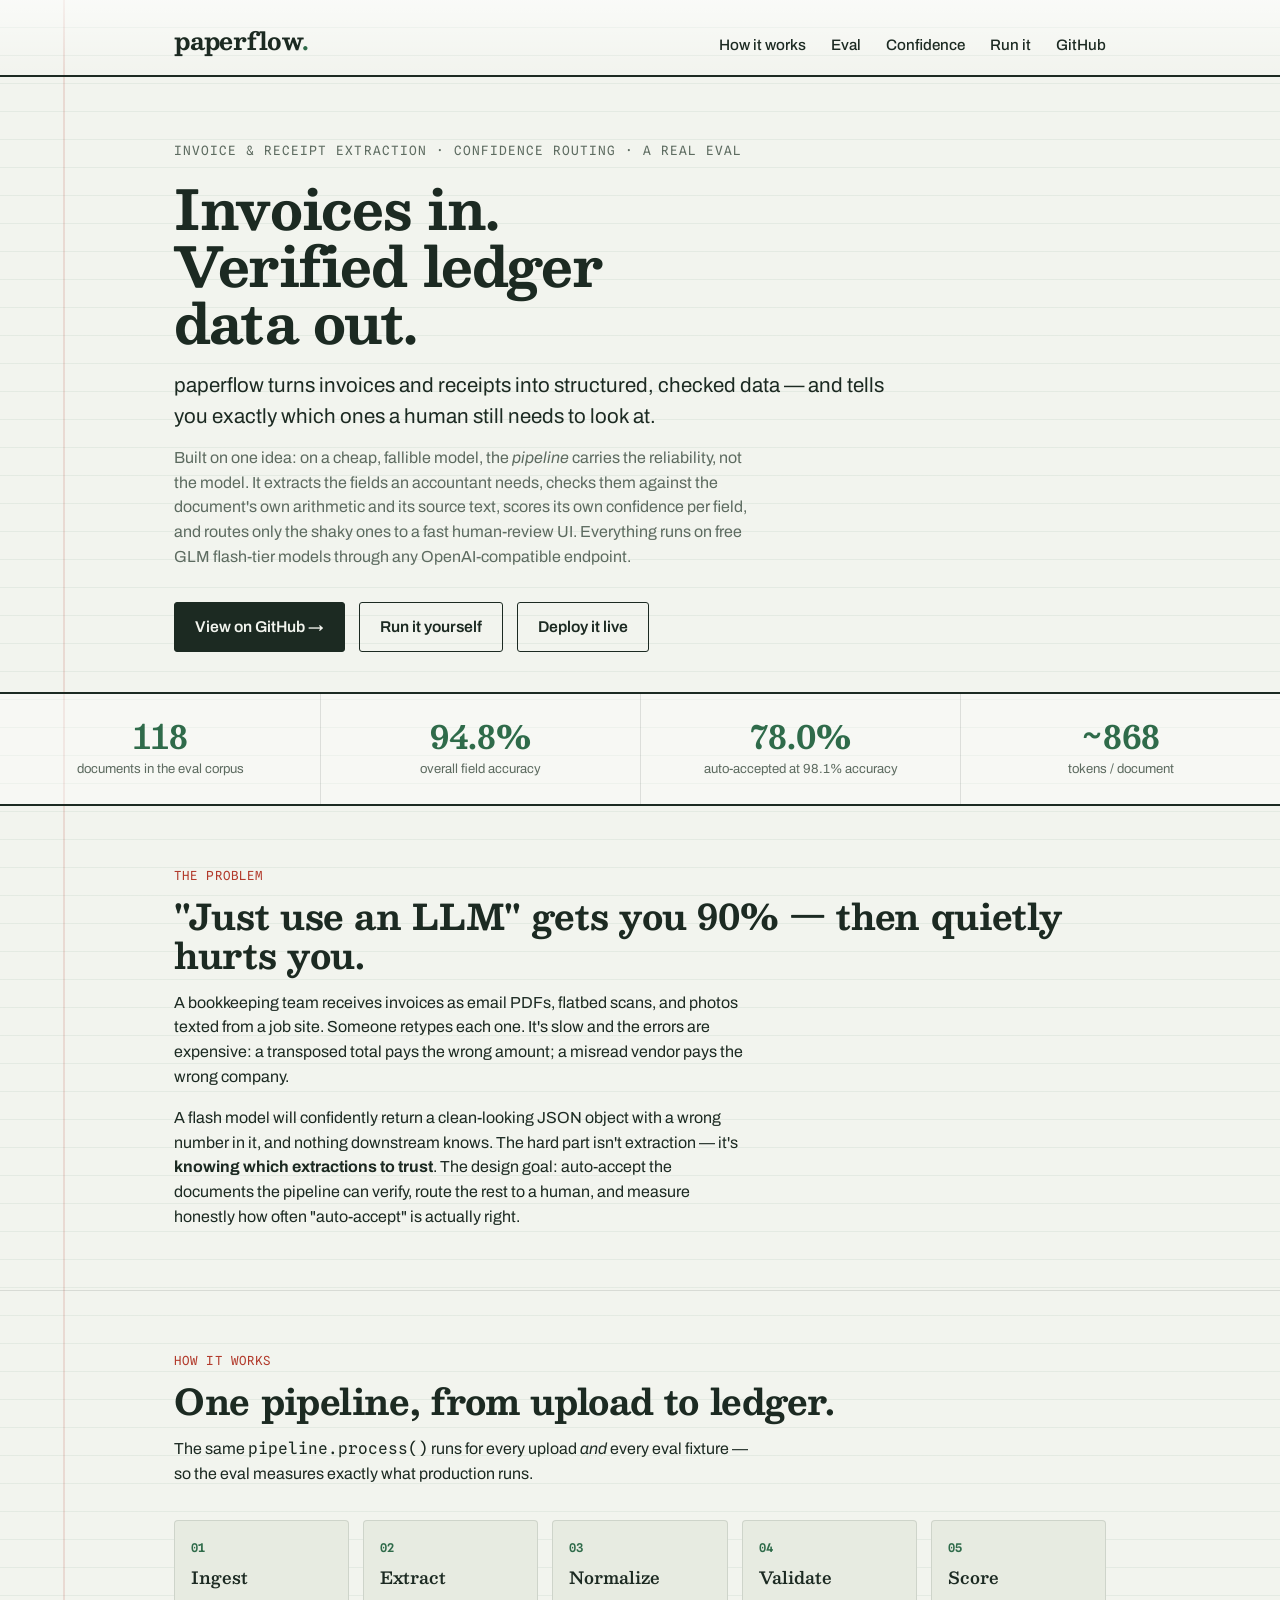
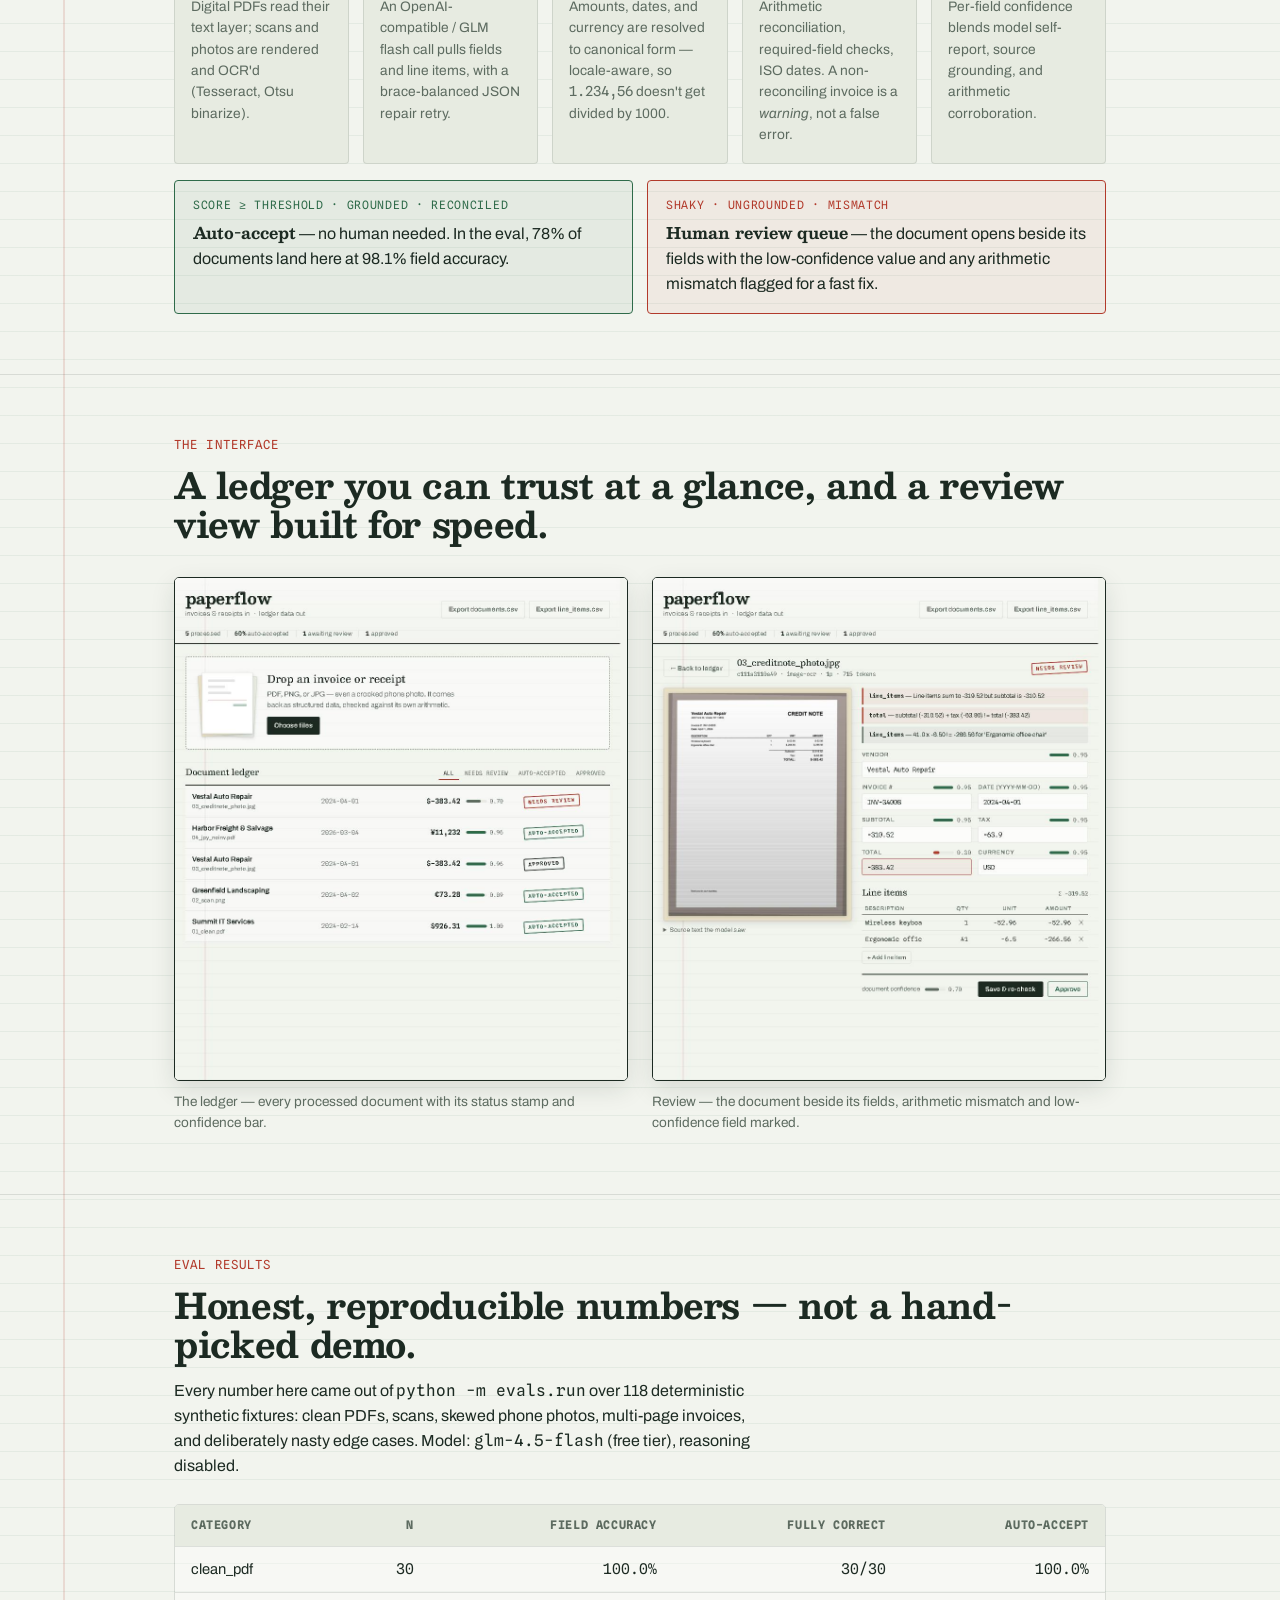
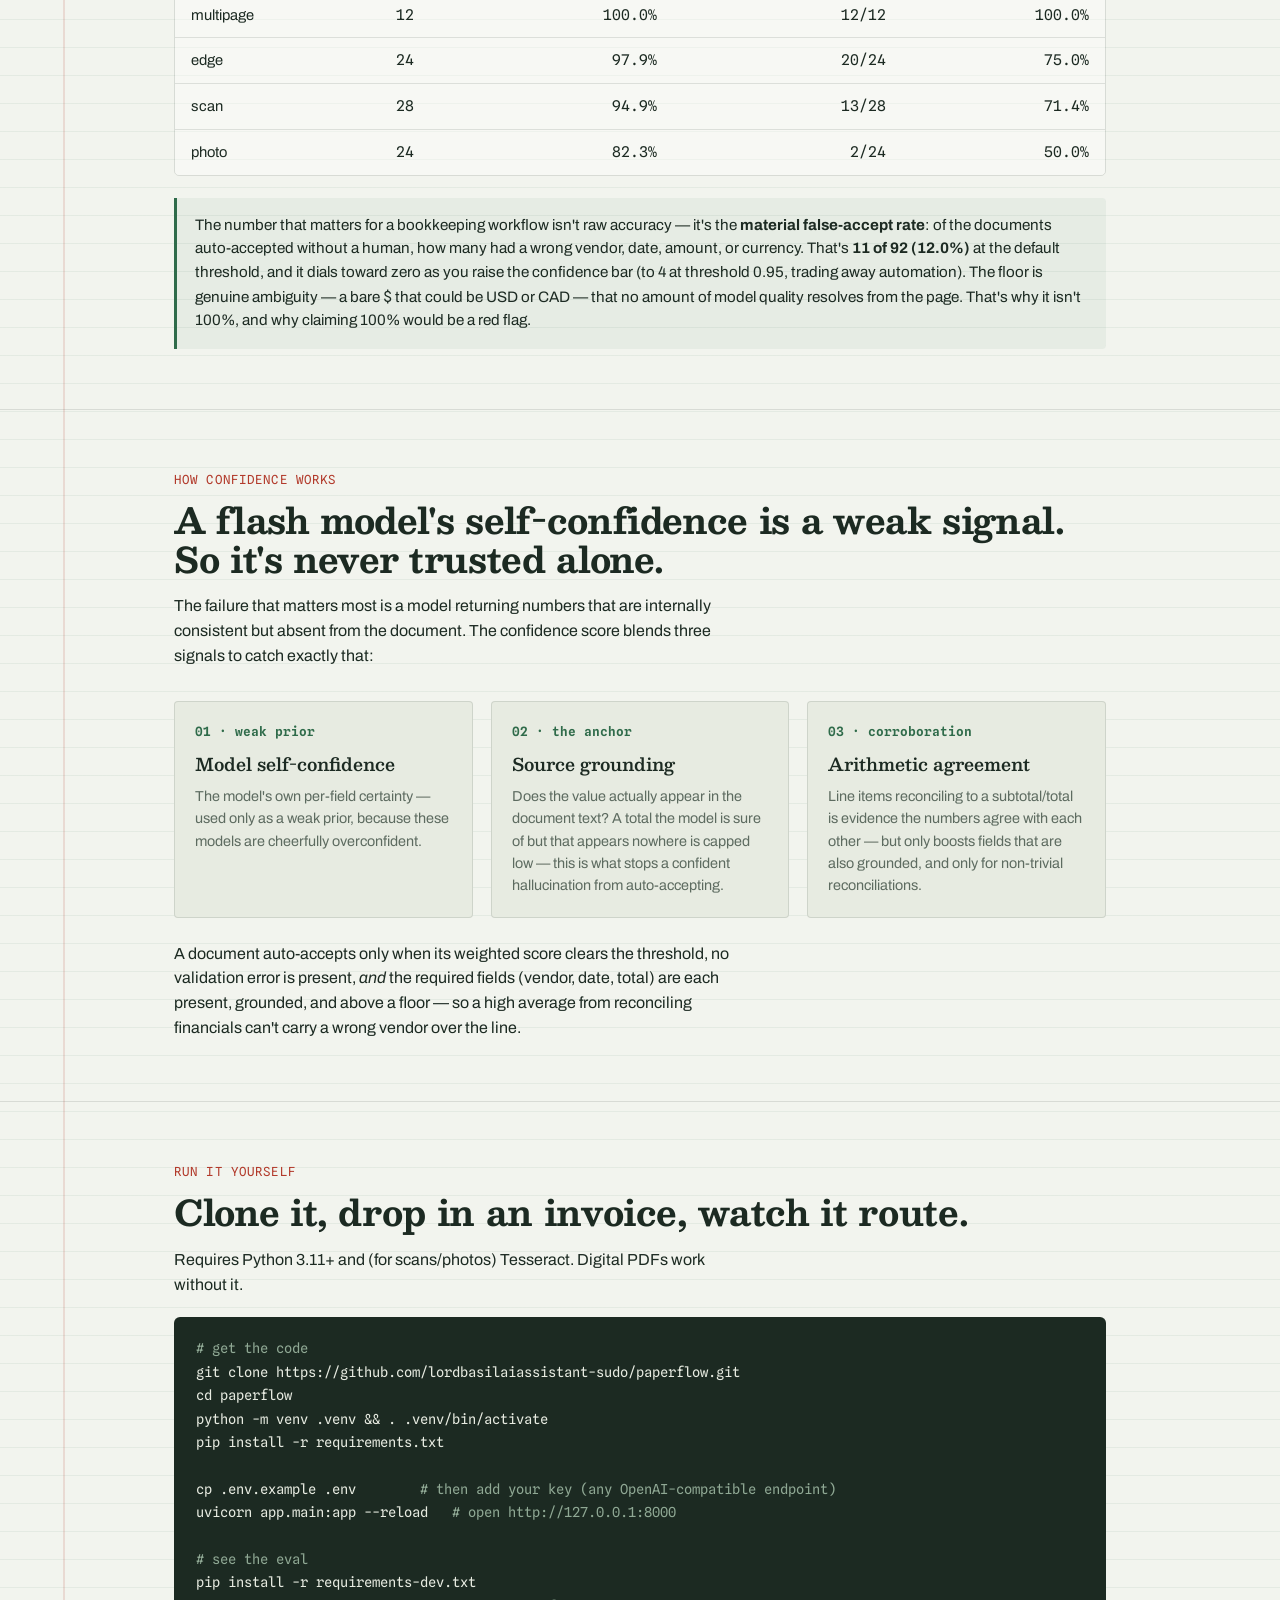
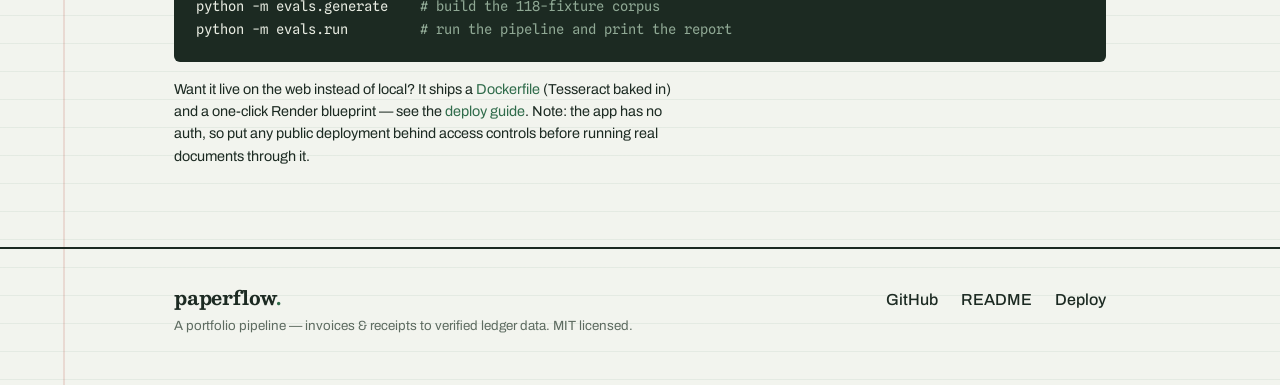
==== site/index.html @ b57617b7 "Add GitHub Pages product page + auto-deploy workflow A static landing/product page for the repo, ser" ====
<!doctype html>
<html lang="en">
<head>
<meta charset="utf-8">
<meta name="viewport" content="width=device-width, initial-scale=1">
<title>paperflow — invoices in, verified ledger data out</title>
<meta name="description" content="A document-extraction pipeline that turns invoices and receipts into structured, verified ledger data — and knows which ones a human still needs to check. Runs on free GLM flash-tier models, ships with a real eval harness.">
<meta property="og:title" content="paperflow — invoices in, verified ledger data out">
<meta property="og:description" content="Extracts the fields an accountant needs, checks them against the document's own arithmetic, scores confidence per field, and routes only the shaky ones to a human. 118-doc eval, honest numbers.">
<meta property="og:type" content="website">
<link rel="preconnect" href="https://fonts.googleapis.com">
<link rel="preconnect" href="https://fonts.gstatic.com" crossorigin>
<link href="https://fonts.googleapis.com/css2?family=Besley:ital,wght@0,500;0,700;1,500&family=Archivo:wght@400;500;600;700&family=Spline+Sans+Mono:wght@400;500;600&display=swap" rel="stylesheet">
<link rel="icon" href="data:image/svg+xml,<svg xmlns='http://www.w3.org/2000/svg' viewBox='0 0 100 100'><text y='.9em' font-size='90'>&#129534;</text></svg>">
<style>
  :root{
    --paper:#F2F4EE; --paper-deep:#E7EBE1; --ink:#1C2A22; --graphite:#5D6B60;
    --red:#B23A2B; --green:#2F6B4A; --manila:#E8DFC7; --rule:rgba(28,42,34,.12);
    --font-display:"Besley","Georgia",serif;
    --font-body:"Archivo","Segoe UI",sans-serif;
    --font-mono:"Spline Sans Mono","Consolas",monospace;
  }
  *{box-sizing:border-box;margin:0}
  html{scroll-behavior:smooth}
  body{
    font-family:var(--font-body); color:var(--ink); background-color:var(--paper);
    background-image:
      linear-gradient(90deg,transparent 63px,rgba(178,58,43,.14) 63px,rgba(178,58,43,.14) 65px,transparent 65px),
      repeating-linear-gradient(180deg,transparent 0 27px,rgba(47,107,74,.07) 27px,rgba(47,107,74,.07) 28px);
    font-size:16px; line-height:1.55; -webkit-font-smoothing:antialiased;
  }
  .mono{font-family:var(--font-mono)}
  a{color:var(--green); text-decoration:none}
  a:hover{text-decoration:underline}
  .wrap{max-width:980px; margin:0 auto; padding:0 24px}

  /* ---- masthead ---- */
  header.masthead{border-bottom:2px solid var(--ink); background:linear-gradient(180deg,rgba(255,255,255,.6),rgba(255,255,255,0))}
  .masthead-inner{max-width:980px; margin:0 auto; padding:22px 24px 16px; display:flex; align-items:baseline; justify-content:space-between; gap:16px; flex-wrap:wrap}
  .brand{font-family:var(--font-display); font-weight:700; font-size:1.5rem; letter-spacing:-.01em}
  .brand .dot{color:var(--green)}
  nav.top a{color:var(--ink); font-weight:500; margin-left:22px; font-size:.95rem}
  nav.top a:hover{color:var(--green)}
  @media(max-width:620px){nav.top{display:none}}

  /* ---- hero ---- */
  .hero{padding:64px 0 40px}
  .kicker{font-family:var(--font-mono); font-size:.8rem; letter-spacing:.08em; text-transform:uppercase; color:var(--graphite); margin-bottom:18px}
  .hero h1{font-family:var(--font-display); font-weight:700; font-size:clamp(2.1rem,5.2vw,3.4rem); line-height:1.05; letter-spacing:-.015em; max-width:16ch}
  .hero p.lead{font-size:clamp(1.05rem,2.2vw,1.28rem); color:var(--ink); max-width:60ch; margin-top:20px; line-height:1.5}
  .hero .sub{color:var(--graphite); max-width:64ch; margin-top:14px}
  .cta{display:flex; gap:14px; flex-wrap:wrap; margin-top:32px}
  .btn{display:inline-flex; align-items:center; gap:8px; font-weight:600; font-size:.98rem; padding:12px 20px; border-radius:3px; border:1.5px solid var(--ink); transition:transform .05s ease}
  .btn:hover{text-decoration:none; transform:translateY(-1px)}
  .btn-ink{background:var(--ink); color:var(--paper)}
  .btn-ink:hover{color:var(--paper)}
  .btn-quiet{background:transparent; color:var(--ink)}
  .btn-quiet:hover{color:var(--ink); background:rgba(28,42,34,.05)}

  /* ---- stat band ---- */
  .stats{border-top:2px solid var(--ink); border-bottom:2px solid var(--ink); background:rgba(255,255,255,.35)}
  .stats-grid{display:grid; grid-template-columns:repeat(4,1fr); gap:0}
  .stat{padding:26px 20px; text-align:center; border-left:1px solid var(--rule)}
  .stat:first-child{border-left:0}
  .stat .n{font-family:var(--font-display); font-weight:700; font-size:2rem; line-height:1; color:var(--green)}
  .stat .l{font-size:.82rem; color:var(--graphite); margin-top:8px; line-height:1.35}
  @media(max-width:720px){.stats-grid{grid-template-columns:repeat(2,1fr)} .stat:nth-child(3){border-left:0}}

  /* ---- sections ---- */
  section.block{padding:60px 0}
  .eyebrow{font-family:var(--font-mono); font-size:.78rem; letter-spacing:.09em; text-transform:uppercase; color:var(--red); margin-bottom:12px}
  h2.title{font-family:var(--font-display); font-weight:700; font-size:clamp(1.6rem,3.4vw,2.2rem); letter-spacing:-.01em; line-height:1.1}
  .block > .wrap > p{max-width:64ch; margin-top:16px; color:var(--ink)}
  .muted{color:var(--graphite)}
  .divider{border:0; border-top:1px solid var(--rule); margin:0}

  /* ---- pipeline strip ---- */
  .pipe{display:grid; grid-template-columns:repeat(auto-fit,minmax(150px,1fr)); gap:14px; margin-top:34px}
  .step{background:var(--paper-deep); border:1px solid var(--rule); border-radius:4px; padding:18px 16px}
  .step .num{font-family:var(--font-mono); font-size:.75rem; color:var(--green); font-weight:600}
  .step h3{font-family:var(--font-display); font-weight:600; font-size:1.05rem; margin:6px 0}
  .step p{font-size:.86rem; color:var(--graphite); margin:0}
  .route{display:flex; gap:14px; flex-wrap:wrap; margin-top:16px}
  .route .lane{flex:1 1 260px; border-radius:4px; padding:16px 18px; border:1.5px solid}
  .lane.accept{border-color:var(--green); background:rgba(47,107,74,.07)}
  .lane.review{border-color:var(--red); background:rgba(178,58,43,.06)}
  .lane b{font-family:var(--font-display)}
  .lane .tag{font-family:var(--font-mono); font-size:.72rem; text-transform:uppercase; letter-spacing:.06em}
  .lane.accept .tag{color:var(--green)} .lane.review .tag{color:var(--red)}

  /* ---- shots ---- */
  .shots{display:grid; grid-template-columns:1fr 1fr; gap:24px; margin-top:34px}
  @media(max-width:760px){.shots{grid-template-columns:1fr}}
  figure{margin:0}
  figure img{width:100%; height:auto; display:block; border:1.5px solid var(--ink); border-radius:5px; box-shadow:0 8px 24px rgba(28,42,34,.12)}
  figcaption{font-size:.85rem; color:var(--graphite); margin-top:10px}

  /* ---- eval table ---- */
  .table-scroll{overflow-x:auto; margin-top:26px; border:1px solid var(--rule); border-radius:5px}
  table{width:100%; border-collapse:collapse; font-size:.92rem; background:rgba(255,255,255,.35)}
  th,td{text-align:left; padding:11px 16px; border-bottom:1px solid var(--rule)}
  thead th{font-family:var(--font-mono); font-size:.74rem; text-transform:uppercase; letter-spacing:.05em; color:var(--graphite); background:var(--paper-deep)}
  tbody tr:last-child td{border-bottom:0}
  td.num,th.num{text-align:right; font-family:var(--font-mono)}
  .callout{margin-top:22px; padding:16px 18px; border-left:3px solid var(--green); background:rgba(47,107,74,.06); border-radius:0 4px 4px 0; font-size:.95rem}

  /* ---- signals ---- */
  .signals{display:grid; grid-template-columns:repeat(3,1fr); gap:18px; margin-top:32px}
  @media(max-width:760px){.signals{grid-template-columns:1fr}}
  .sig{background:var(--paper-deep); border:1px solid var(--rule); border-radius:4px; padding:20px}
  .sig .i{font-family:var(--font-mono); color:var(--green); font-weight:600; font-size:.8rem}
  .sig h3{font-family:var(--font-display); font-weight:600; font-size:1.1rem; margin:8px 0}
  .sig p{font-size:.9rem; color:var(--graphite); margin:0}

  /* ---- run ---- */
  pre.code{background:var(--ink); color:#E7EBE1; border-radius:6px; padding:20px 22px; overflow-x:auto; font-family:var(--font-mono); font-size:.86rem; line-height:1.7; margin-top:20px}
  pre.code .c{color:#8FA894}
  .note{font-size:.9rem; color:var(--graphite); margin-top:16px}

  footer{border-top:2px solid var(--ink); padding:34px 0 48px; margin-top:20px}
  footer .wrap{display:flex; justify-content:space-between; gap:16px; flex-wrap:wrap; align-items:baseline}
  footer .links a{margin-left:20px; color:var(--ink); font-weight:500}
  footer .links a:first-child{margin-left:0}
  footer small{color:var(--graphite)}
</style>
</head>
<body>

<header class="masthead">
  <div class="masthead-inner">
    <div class="brand">paperflow<span class="dot">.</span></div>
    <nav class="top">
      <a href="#how">How it works</a>
      <a href="#eval">Eval</a>
      <a href="#confidence">Confidence</a>
      <a href="#run">Run it</a>
      <a href="https://github.com/lordbasilaiassistant-sudo/paperflow">GitHub</a>
    </nav>
  </div>
</header>

<main>
  <!-- HERO -->
  <section class="hero">
    <div class="wrap">
      <div class="kicker">Invoice &amp; receipt extraction · confidence routing · a real eval</div>
      <h1>Invoices in. Verified ledger data out.</h1>
      <p class="lead">paperflow turns invoices and receipts into structured, checked data — and tells you exactly which ones a human still needs to look at.</p>
      <p class="sub">Built on one idea: on a cheap, fallible model, the <em>pipeline</em> carries the reliability, not the model. It extracts the fields an accountant needs, checks them against the document's own arithmetic and its source text, scores its own confidence per field, and routes only the shaky ones to a fast human-review UI. Everything runs on free GLM flash-tier models through any OpenAI-compatible endpoint.</p>
      <div class="cta">
        <a class="btn btn-ink" href="https://github.com/lordbasilaiassistant-sudo/paperflow">View on GitHub →</a>
        <a class="btn btn-quiet" href="#run">Run it yourself</a>
        <a class="btn btn-quiet" href="https://github.com/lordbasilaiassistant-sudo/paperflow/blob/main/docs/DEPLOY.md">Deploy it live</a>
      </div>
    </div>
  </section>

  <!-- STAT BAND -->
  <div class="stats">
    <div class="stats-grid">
      <div class="stat"><div class="n">118</div><div class="l">documents in the eval corpus</div></div>
      <div class="stat"><div class="n">94.8%</div><div class="l">overall field accuracy</div></div>
      <div class="stat"><div class="n">78.0%</div><div class="l">auto-accepted at 98.1% accuracy</div></div>
      <div class="stat"><div class="n">~868</div><div class="l">tokens / document</div></div>
    </div>
  </div>

  <!-- PROBLEM -->
  <section class="block" id="problem">
    <div class="wrap">
      <div class="eyebrow">The problem</div>
      <h2 class="title">"Just use an LLM" gets you 90% — then quietly hurts you.</h2>
      <p>A bookkeeping team receives invoices as email PDFs, flatbed scans, and photos texted from a job site. Someone retypes each one. It's slow and the errors are expensive: a transposed total pays the wrong amount; a misread vendor pays the wrong company.</p>
      <p>A flash model will confidently return a clean-looking JSON object with a wrong number in it, and nothing downstream knows. The hard part isn't extraction — it's <strong>knowing which extractions to trust</strong>. The design goal: auto-accept the documents the pipeline can verify, route the rest to a human, and measure honestly how often "auto-accept" is actually right.</p>
    </div>
  </section>

  <hr class="divider">

  <!-- HOW IT WORKS -->
  <section class="block" id="how">
    <div class="wrap">
      <div class="eyebrow">How it works</div>
      <h2 class="title">One pipeline, from upload to ledger.</h2>
      <p class="muted">The same <span class="mono">pipeline.process()</span> runs for every upload <em>and</em> every eval fixture — so the eval measures exactly what production runs.</p>
      <div class="pipe">
        <div class="step"><div class="num">01</div><h3>Ingest</h3><p>Digital PDFs read their text layer; scans and photos are rendered and OCR'd (Tesseract, Otsu binarize).</p></div>
        <div class="step"><div class="num">02</div><h3>Extract</h3><p>An OpenAI-compatible / GLM flash call pulls fields and line items, with a brace-balanced JSON repair retry.</p></div>
        <div class="step"><div class="num">03</div><h3>Normalize</h3><p>Amounts, dates, and currency are resolved to canonical form — locale-aware, so <span class="mono">1.234,56</span> doesn't get divided by 1000.</p></div>
        <div class="step"><div class="num">04</div><h3>Validate</h3><p>Arithmetic reconciliation, required-field checks, ISO dates. A non-reconciling invoice is a <em>warning</em>, not a false error.</p></div>
        <div class="step"><div class="num">05</div><h3>Score</h3><p>Per-field confidence blends model self-report, source grounding, and arithmetic corroboration.</p></div>
      </div>
      <div class="route">
        <div class="lane accept"><div class="tag">score ≥ threshold · grounded · reconciled</div><p style="margin-top:6px"><b>Auto-accept</b> — no human needed. In the eval, 78% of documents land here at 98.1% field accuracy.</p></div>
        <div class="lane review"><div class="tag">shaky · ungrounded · mismatch</div><p style="margin-top:6px"><b>Human review queue</b> — the document opens beside its fields with the low-confidence value and any arithmetic mismatch flagged for a fast fix.</p></div>
      </div>
    </div>
  </section>

  <hr class="divider">

  <!-- SCREENSHOTS -->
  <section class="block" id="ui">
    <div class="wrap">
      <div class="eyebrow">The interface</div>
      <h2 class="title">A ledger you can trust at a glance, and a review view built for speed.</h2>
      <div class="shots">
        <figure>
          <img src="ledger.jpg" alt="The paperflow document ledger — every processed document with its status stamp and confidence bar" loading="lazy">
          <figcaption>The ledger — every processed document with its status stamp and confidence bar.</figcaption>
        </figure>
        <figure>
          <img src="review.jpg" alt="The review view — a document beside its extracted fields, with the arithmetic mismatch flagged and the low-confidence field marked" loading="lazy">
          <figcaption>Review — the document beside its fields, arithmetic mismatch and low-confidence field marked.</figcaption>
        </figure>
      </div>
    </div>
  </section>

  <hr class="divider">

  <!-- EVAL -->
  <section class="block" id="eval">
    <div class="wrap">
      <div class="eyebrow">Eval results</div>
      <h2 class="title">Honest, reproducible numbers — not a hand-picked demo.</h2>
      <p>Every number here came out of <span class="mono">python -m evals.run</span> over 118 deterministic synthetic fixtures: clean PDFs, scans, skewed phone photos, multi-page invoices, and deliberately nasty edge cases. Model: <span class="mono">glm-4.5-flash</span> (free tier), reasoning disabled.</p>
      <div class="table-scroll">
        <table>
          <thead><tr><th>Category</th><th class="num">n</th><th class="num">Field accuracy</th><th class="num">Fully correct</th><th class="num">Auto-accept</th></tr></thead>
          <tbody>
            <tr><td>clean_pdf</td><td class="num">30</td><td class="num">100.0%</td><td class="num">30/30</td><td class="num">100.0%</td></tr>
            <tr><td>multipage</td><td class="num">12</td><td class="num">100.0%</td><td class="num">12/12</td><td class="num">100.0%</td></tr>
            <tr><td>edge</td><td class="num">24</td><td class="num">97.9%</td><td class="num">20/24</td><td class="num">75.0%</td></tr>
            <tr><td>scan</td><td class="num">28</td><td class="num">94.9%</td><td class="num">13/28</td><td class="num">71.4%</td></tr>
            <tr><td>photo</td><td class="num">24</td><td class="num">82.3%</td><td class="num">2/24</td><td class="num">50.0%</td></tr>
          </tbody>
        </table>
      </div>
      <div class="callout">
        The number that matters for a bookkeeping workflow isn't raw accuracy — it's the <strong>material false-accept rate</strong>: of the documents auto-accepted without a human, how many had a wrong vendor, date, amount, or currency. That's <strong>11 of 92 (12.0%)</strong> at the default threshold, and it dials toward zero as you raise the confidence bar (to 4 at threshold 0.95, trading away automation). The floor is genuine ambiguity — a bare <span class="mono">$</span> that could be USD or CAD — that no amount of model quality resolves from the page. That's why it isn't 100%, and why claiming 100% would be a red flag.
      </div>
    </div>
  </section>

  <hr class="divider">

  <!-- CONFIDENCE -->
  <section class="block" id="confidence">
    <div class="wrap">
      <div class="eyebrow">How confidence works</div>
      <h2 class="title">A flash model's self-confidence is a weak signal. So it's never trusted alone.</h2>
      <p>The failure that matters most is a model returning numbers that are internally consistent but absent from the document. The confidence score blends three signals to catch exactly that:</p>
      <div class="signals">
        <div class="sig"><div class="i">01 · weak prior</div><h3>Model self-confidence</h3><p>The model's own per-field certainty — used only as a weak prior, because these models are cheerfully overconfident.</p></div>
        <div class="sig"><div class="i">02 · the anchor</div><h3>Source grounding</h3><p>Does the value actually appear in the document text? A total the model is sure of but that appears nowhere is capped low — this is what stops a confident hallucination from auto-accepting.</p></div>
        <div class="sig"><div class="i">03 · corroboration</div><h3>Arithmetic agreement</h3><p>Line items reconciling to a subtotal/total is evidence the numbers agree with each other — but only boosts fields that are also grounded, and only for non-trivial reconciliations.</p></div>
      </div>
      <p class="muted" style="margin-top:24px">A document auto-accepts only when its weighted score clears the threshold, no validation error is present, <em>and</em> the required fields (vendor, date, total) are each present, grounded, and above a floor — so a high average from reconciling financials can't carry a wrong vendor over the line.</p>
    </div>
  </section>

  <hr class="divider">

  <!-- RUN -->
  <section class="block" id="run">
    <div class="wrap">
      <div class="eyebrow">Run it yourself</div>
      <h2 class="title">Clone it, drop in an invoice, watch it route.</h2>
      <p class="muted">Requires Python 3.11+ and (for scans/photos) Tesseract. Digital PDFs work without it.</p>
      <pre class="code"><span class="c"># get the code</span>
git clone https://github.com/lordbasilaiassistant-sudo/paperflow.git
cd paperflow
python -m venv .venv && . .venv/bin/activate
pip install -r requirements.txt

cp .env.example .env        <span class="c"># then add your key (any OpenAI-compatible endpoint)</span>
uvicorn app.main:app --reload   <span class="c"># open http://127.0.0.1:8000</span>

<span class="c"># see the eval</span>
pip install -r requirements-dev.txt
python -m evals.generate    <span class="c"># build the 118-fixture corpus</span>
python -m evals.run         <span class="c"># run the pipeline and print the report</span></pre>
      <p class="note">Want it live on the web instead of local? It ships a <a href="https://github.com/lordbasilaiassistant-sudo/paperflow/blob/main/Dockerfile">Dockerfile</a> (Tesseract baked in) and a one-click Render blueprint — see the <a href="https://github.com/lordbasilaiassistant-sudo/paperflow/blob/main/docs/DEPLOY.md">deploy guide</a>. Note: the app has no auth, so put any public deployment behind access controls before running real documents through it.</p>
    </div>
  </section>
</main>

<footer>
  <div class="wrap">
    <div>
      <div class="brand" style="font-size:1.2rem">paperflow<span class="dot">.</span></div>
      <small>A portfolio pipeline — invoices &amp; receipts to verified ledger data. MIT licensed.</small>
    </div>
    <div class="links">
      <a href="https://github.com/lordbasilaiassistant-sudo/paperflow">GitHub</a>
      <a href="https://github.com/lordbasilaiassistant-sudo/paperflow#readme">README</a>
      <a href="https://github.com/lordbasilaiassistant-sudo/paperflow/blob/main/docs/DEPLOY.md">Deploy</a>
    </div>
  </div>
</footer>

</body>
</html>
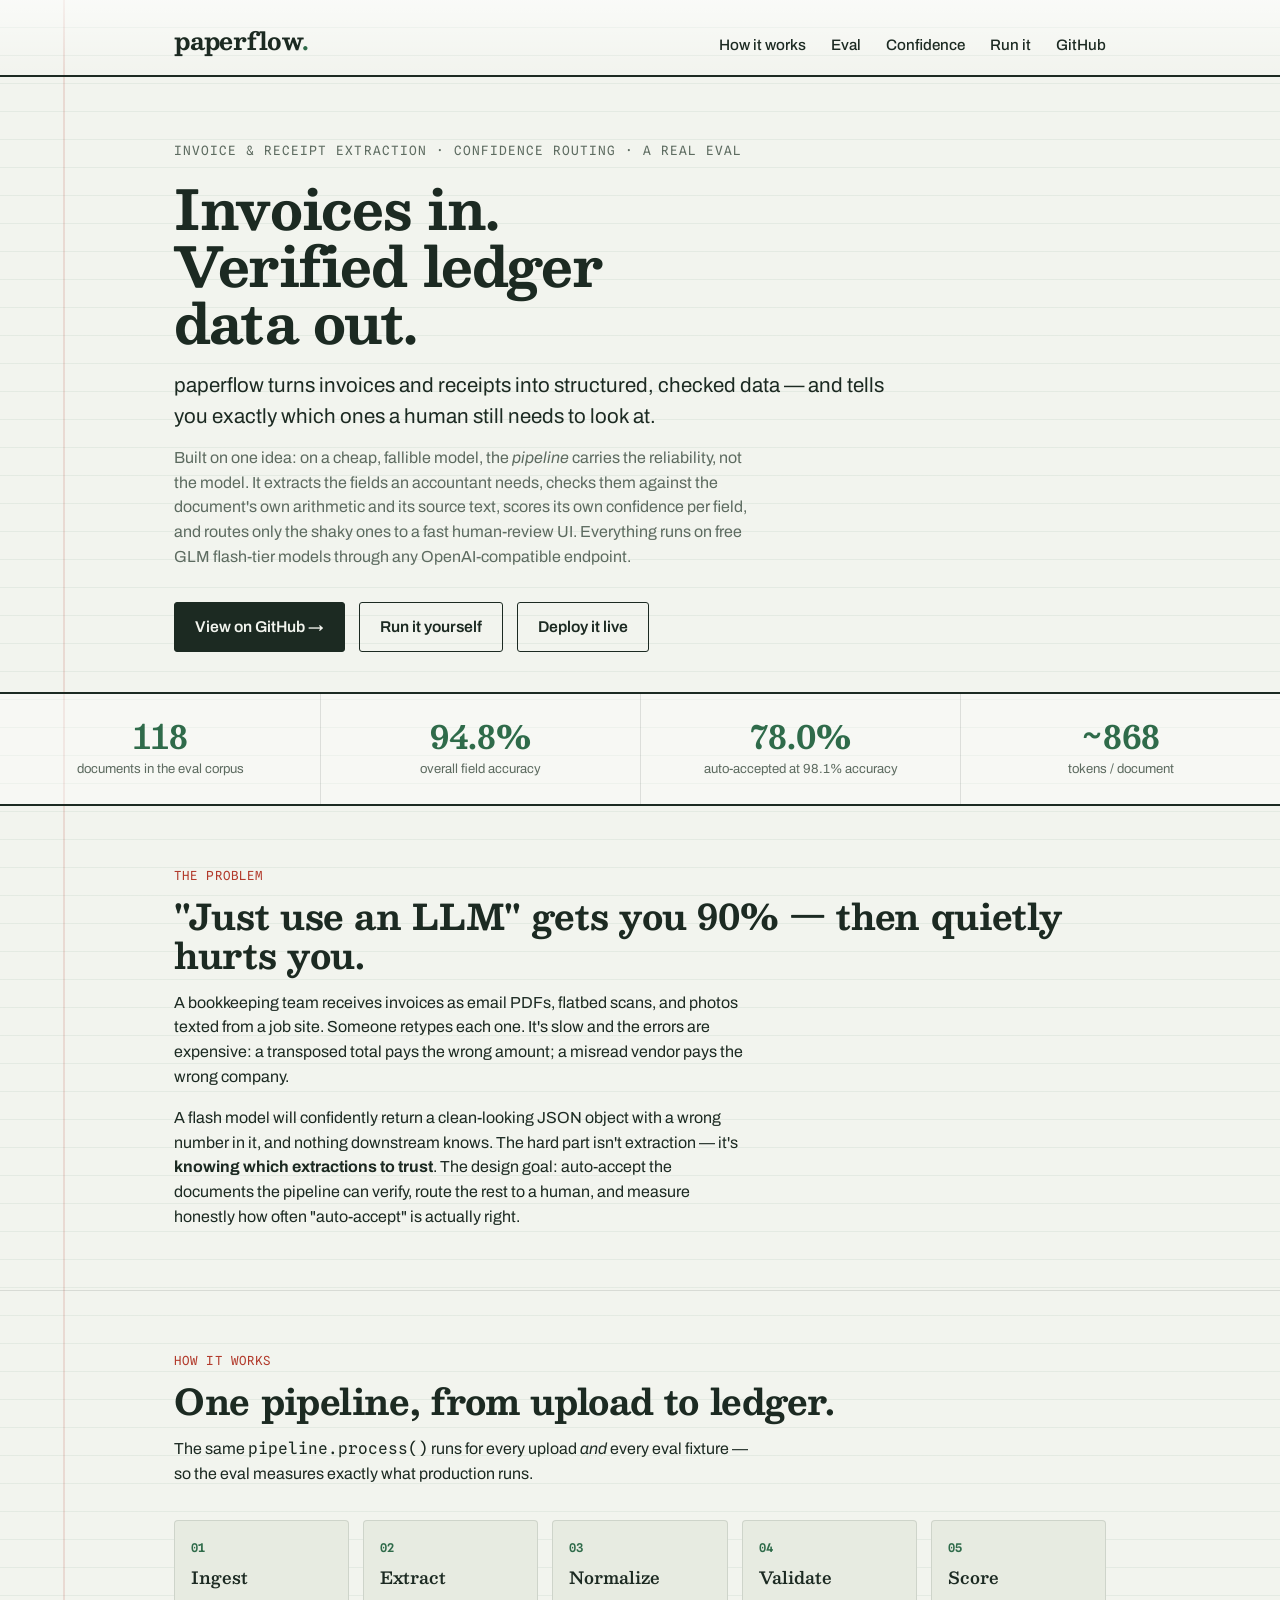
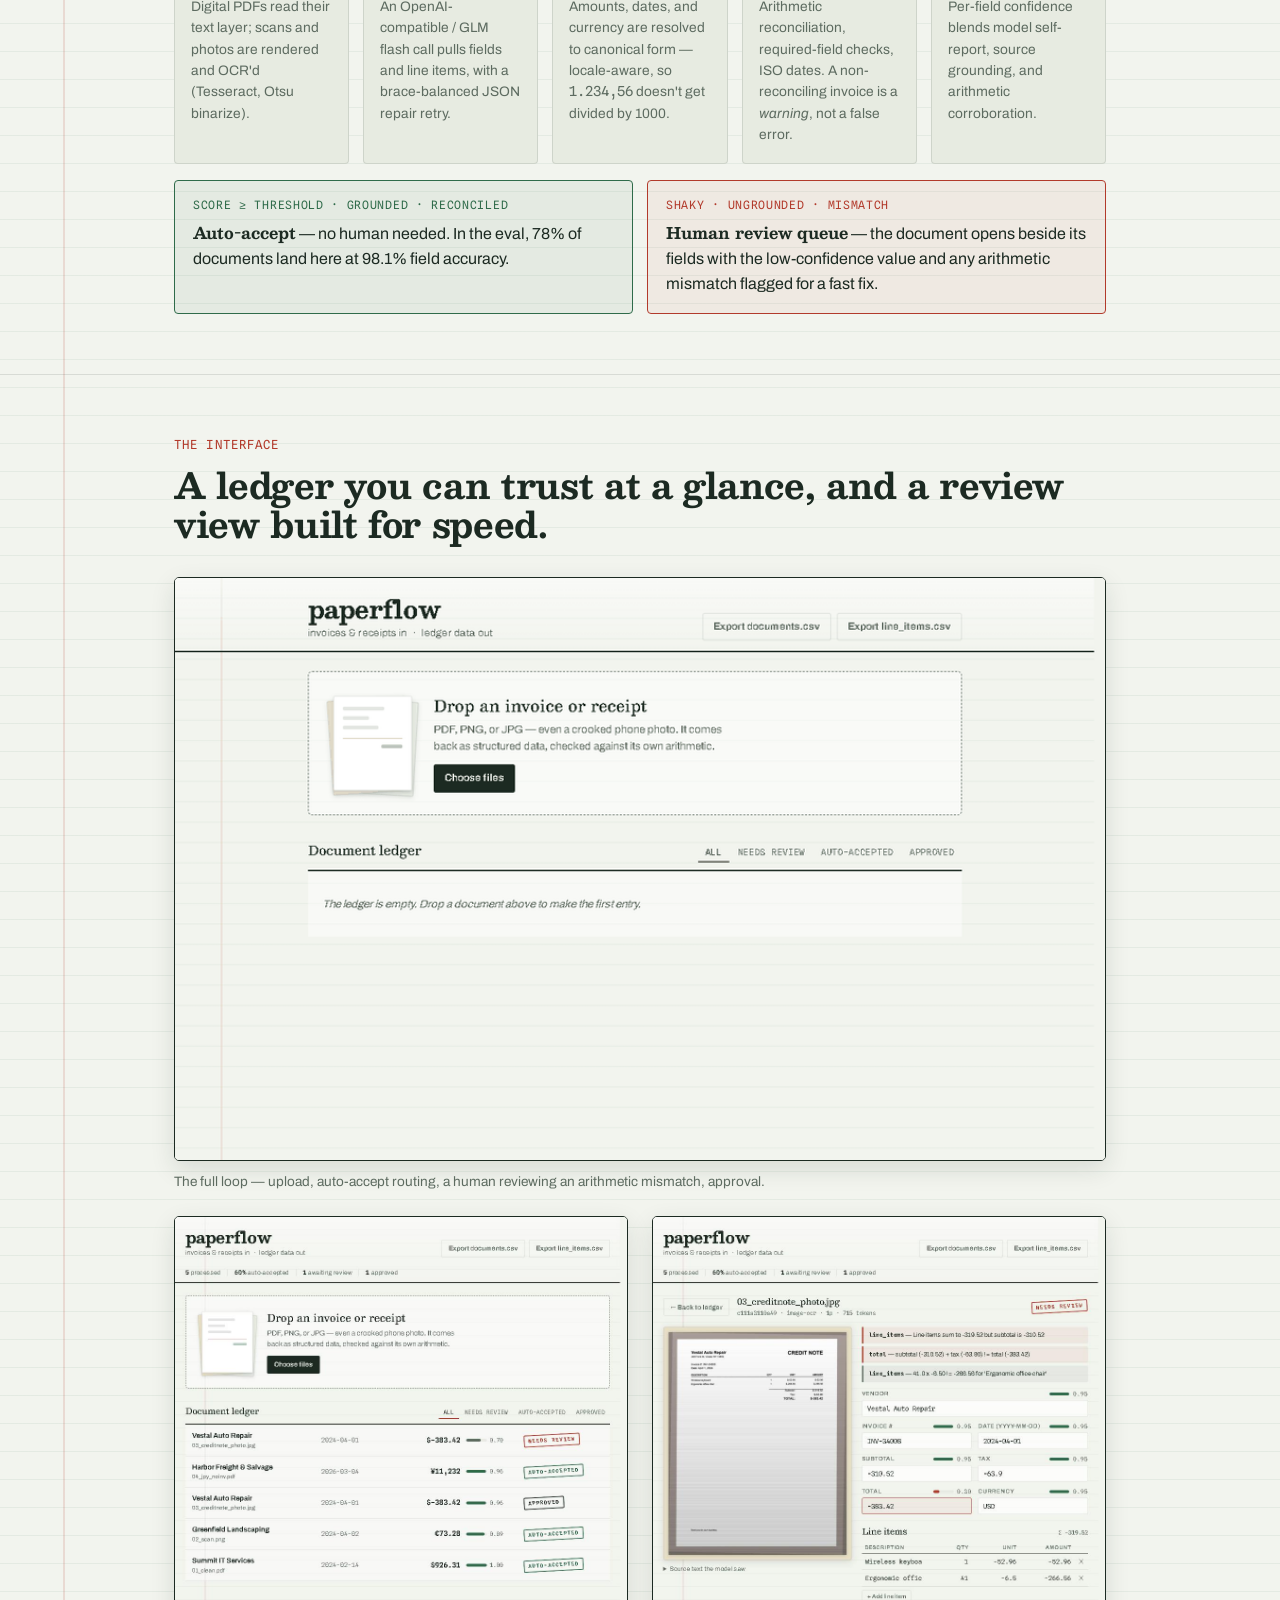
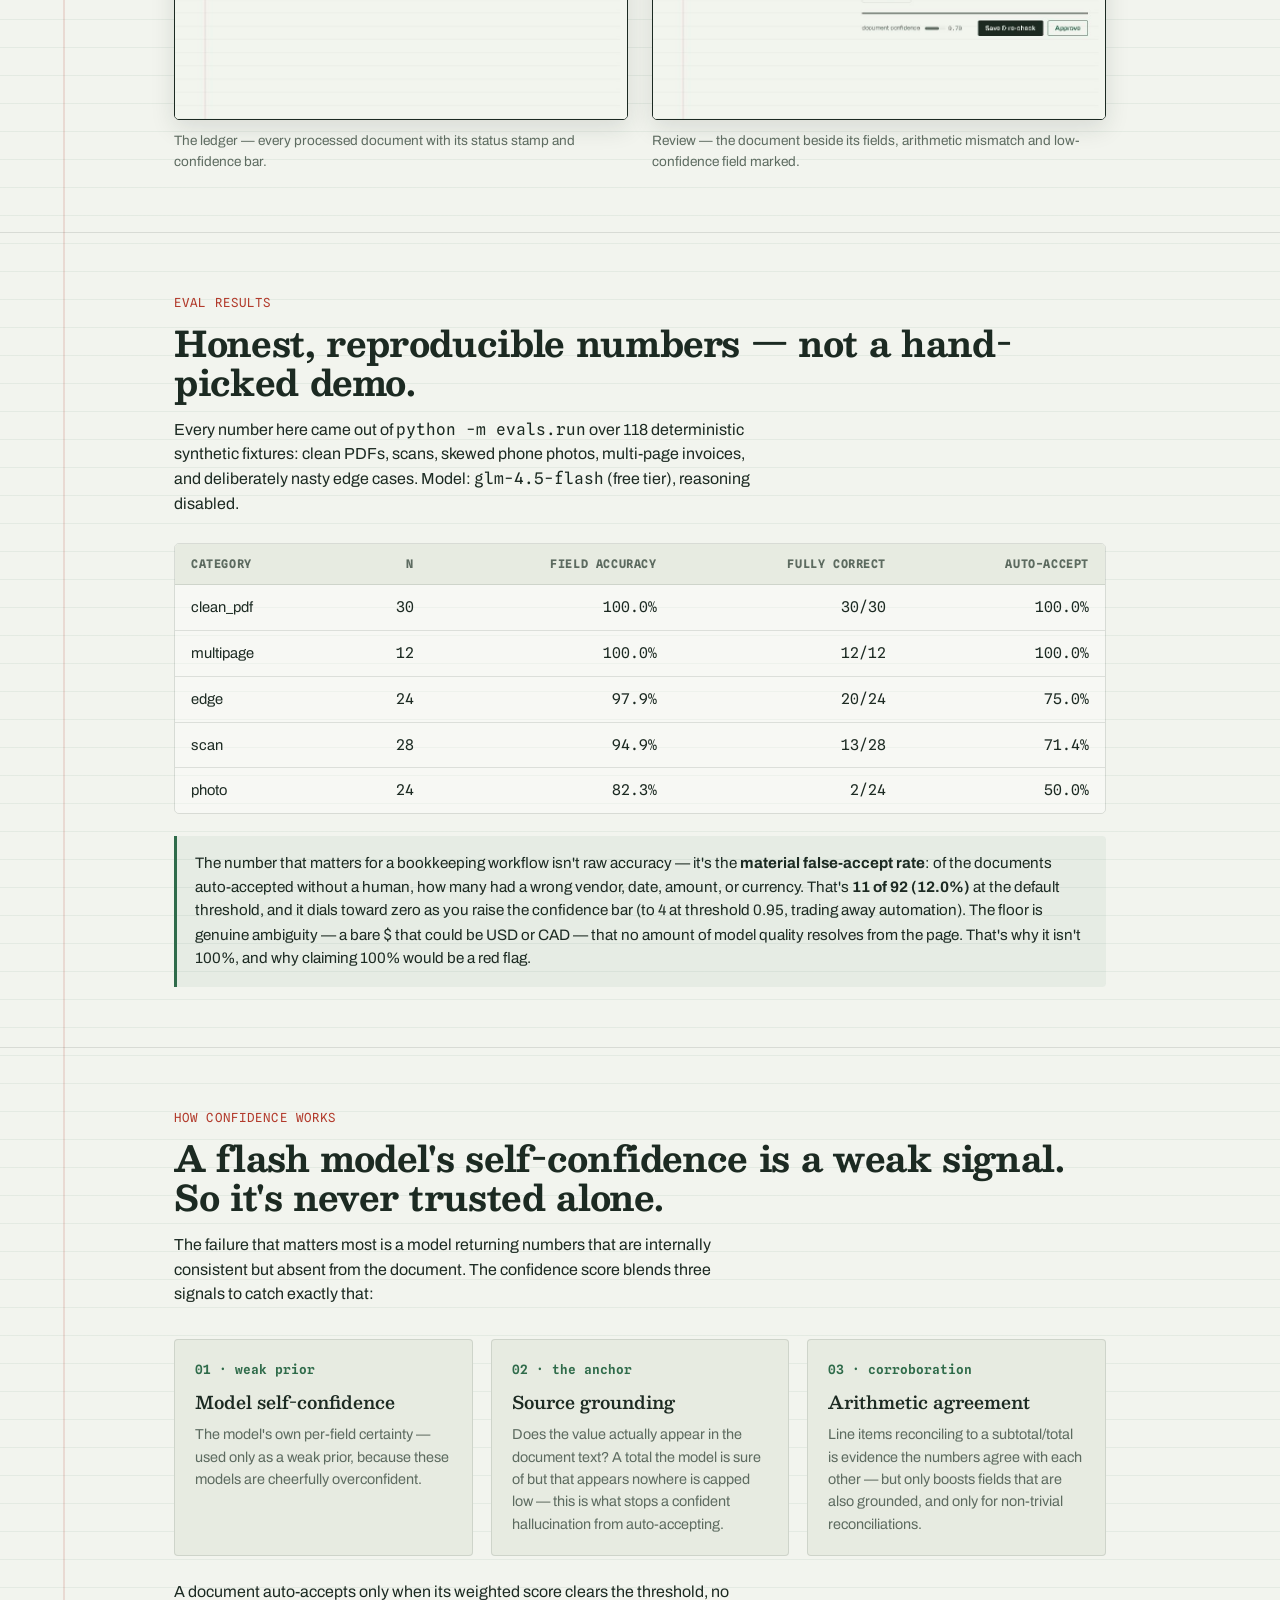
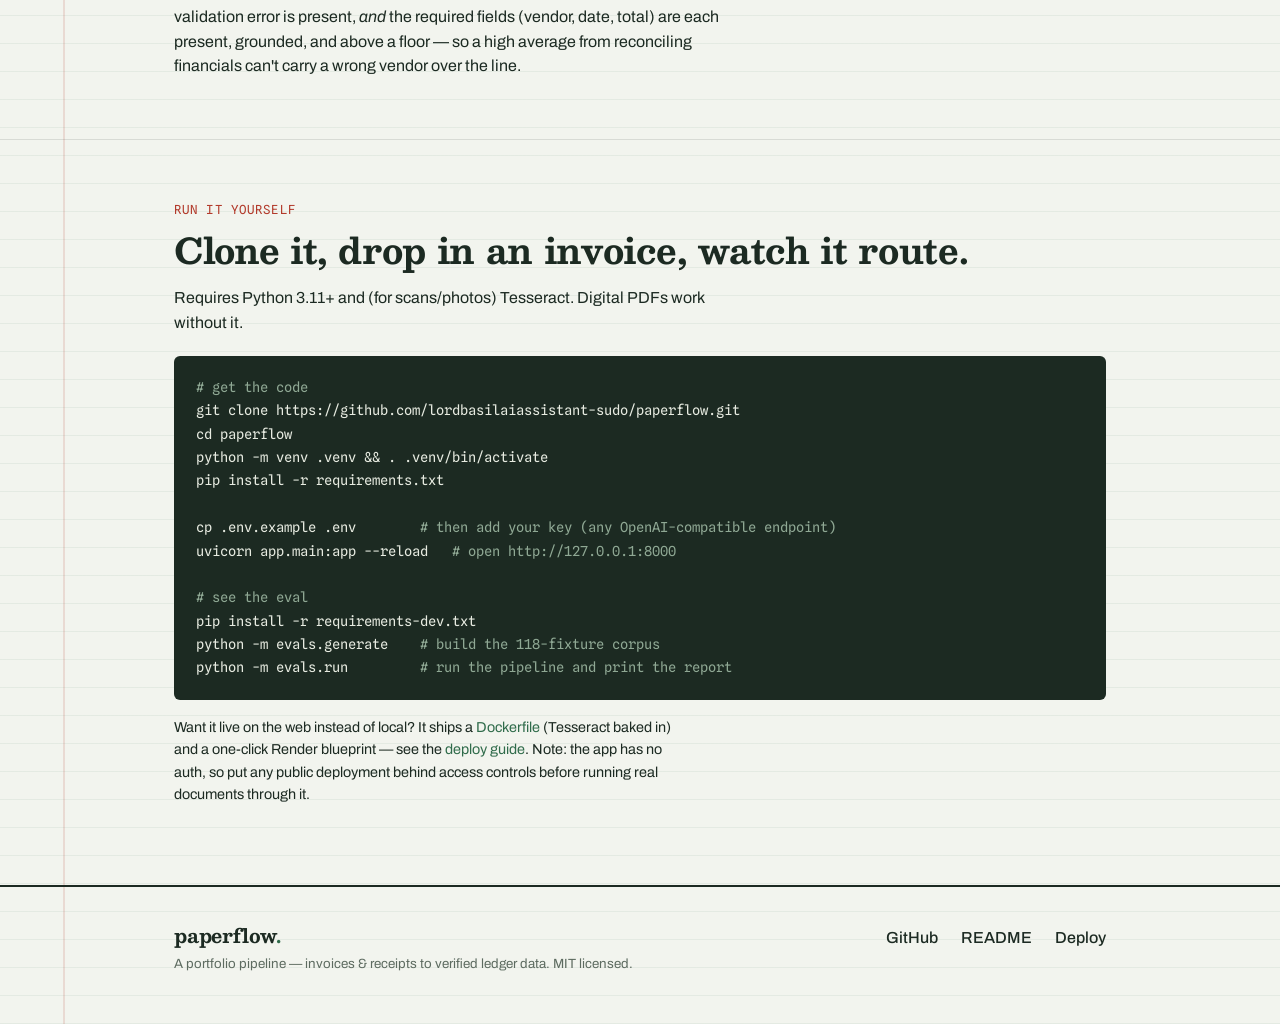
==== commit 4d9d0228: "TLC pass: real-pipeline demo GIF, security floors, dependabot, SECURITY.md" ====
--- a/site/index.html
+++ b/site/index.html
@@ -8,6 +8,8 @@
 <meta property="og:title" content="paperflow — invoices in, verified ledger data out">
 <meta property="og:description" content="Extracts the fields an accountant needs, checks them against the document's own arithmetic, scores confidence per field, and routes only the shaky ones to a human. 118-doc eval, honest numbers.">
 <meta property="og:type" content="website">
+<meta property="og:url" content="https://lordbasilaiassistant-sudo.github.io/paperflow/">
+<link rel="canonical" href="https://lordbasilaiassistant-sudo.github.io/paperflow/">
 <link rel="preconnect" href="https://fonts.googleapis.com">
 <link rel="preconnect" href="https://fonts.gstatic.com" crossorigin>
 <link href="https://fonts.googleapis.com/css2?family=Besley:ital,wght@0,500;0,700;1,500&family=Archivo:wght@400;500;600;700&family=Spline+Sans+Mono:wght@400;500;600&display=swap" rel="stylesheet">
@@ -205,6 +207,10 @@
       <div class="eyebrow">The interface</div>
       <h2 class="title">A ledger you can trust at a glance, and a review view built for speed.</h2>
       <div class="shots">
+        <figure style="grid-column:1/-1">
+          <img src="demo.gif" alt="Animated demo — upload through auto-accept routing, human review of an arithmetic mismatch, and approval" loading="lazy">
+          <figcaption>The full loop — upload, auto-accept routing, a human reviewing an arithmetic mismatch, approval.</figcaption>
+        </figure>
         <figure>
           <img src="ledger.jpg" alt="The paperflow document ledger — every processed document with its status stamp and confidence bar" loading="lazy">
           <figcaption>The ledger — every processed document with its status stamp and confidence bar.</figcaption>
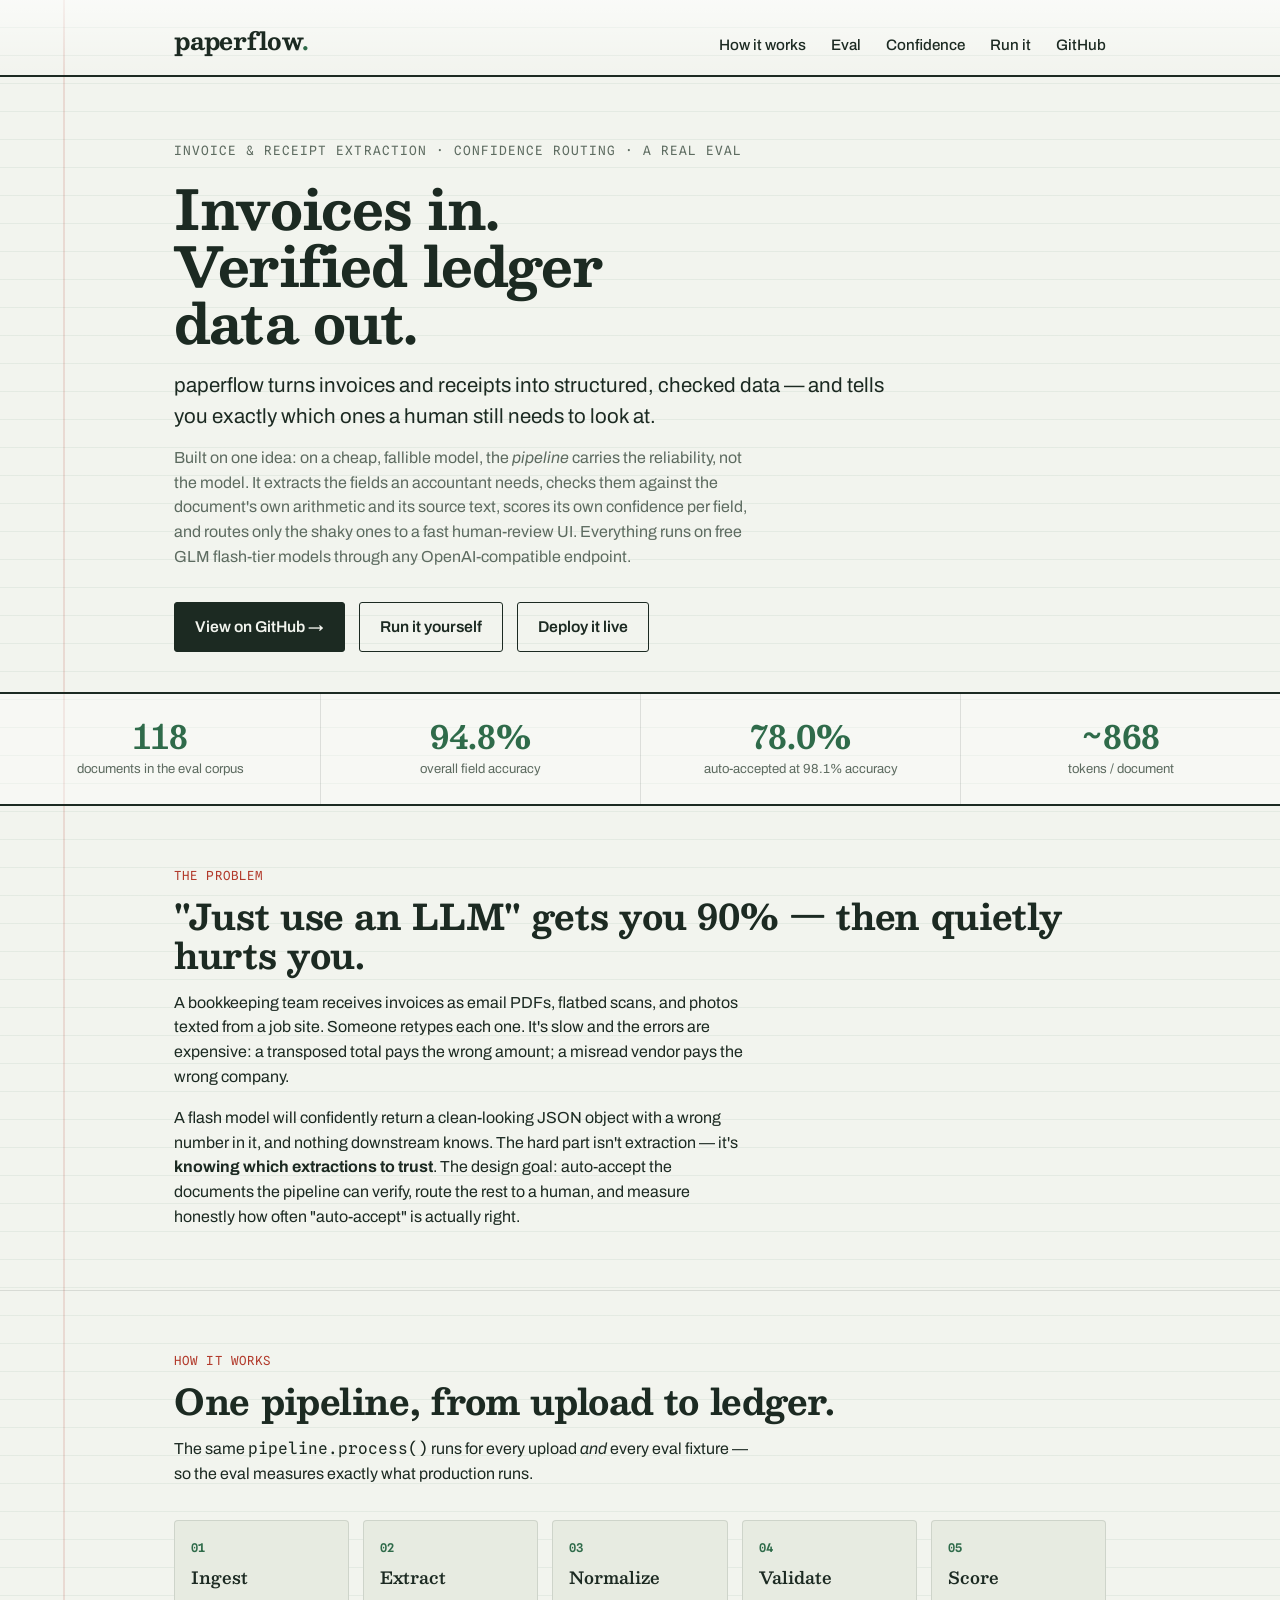
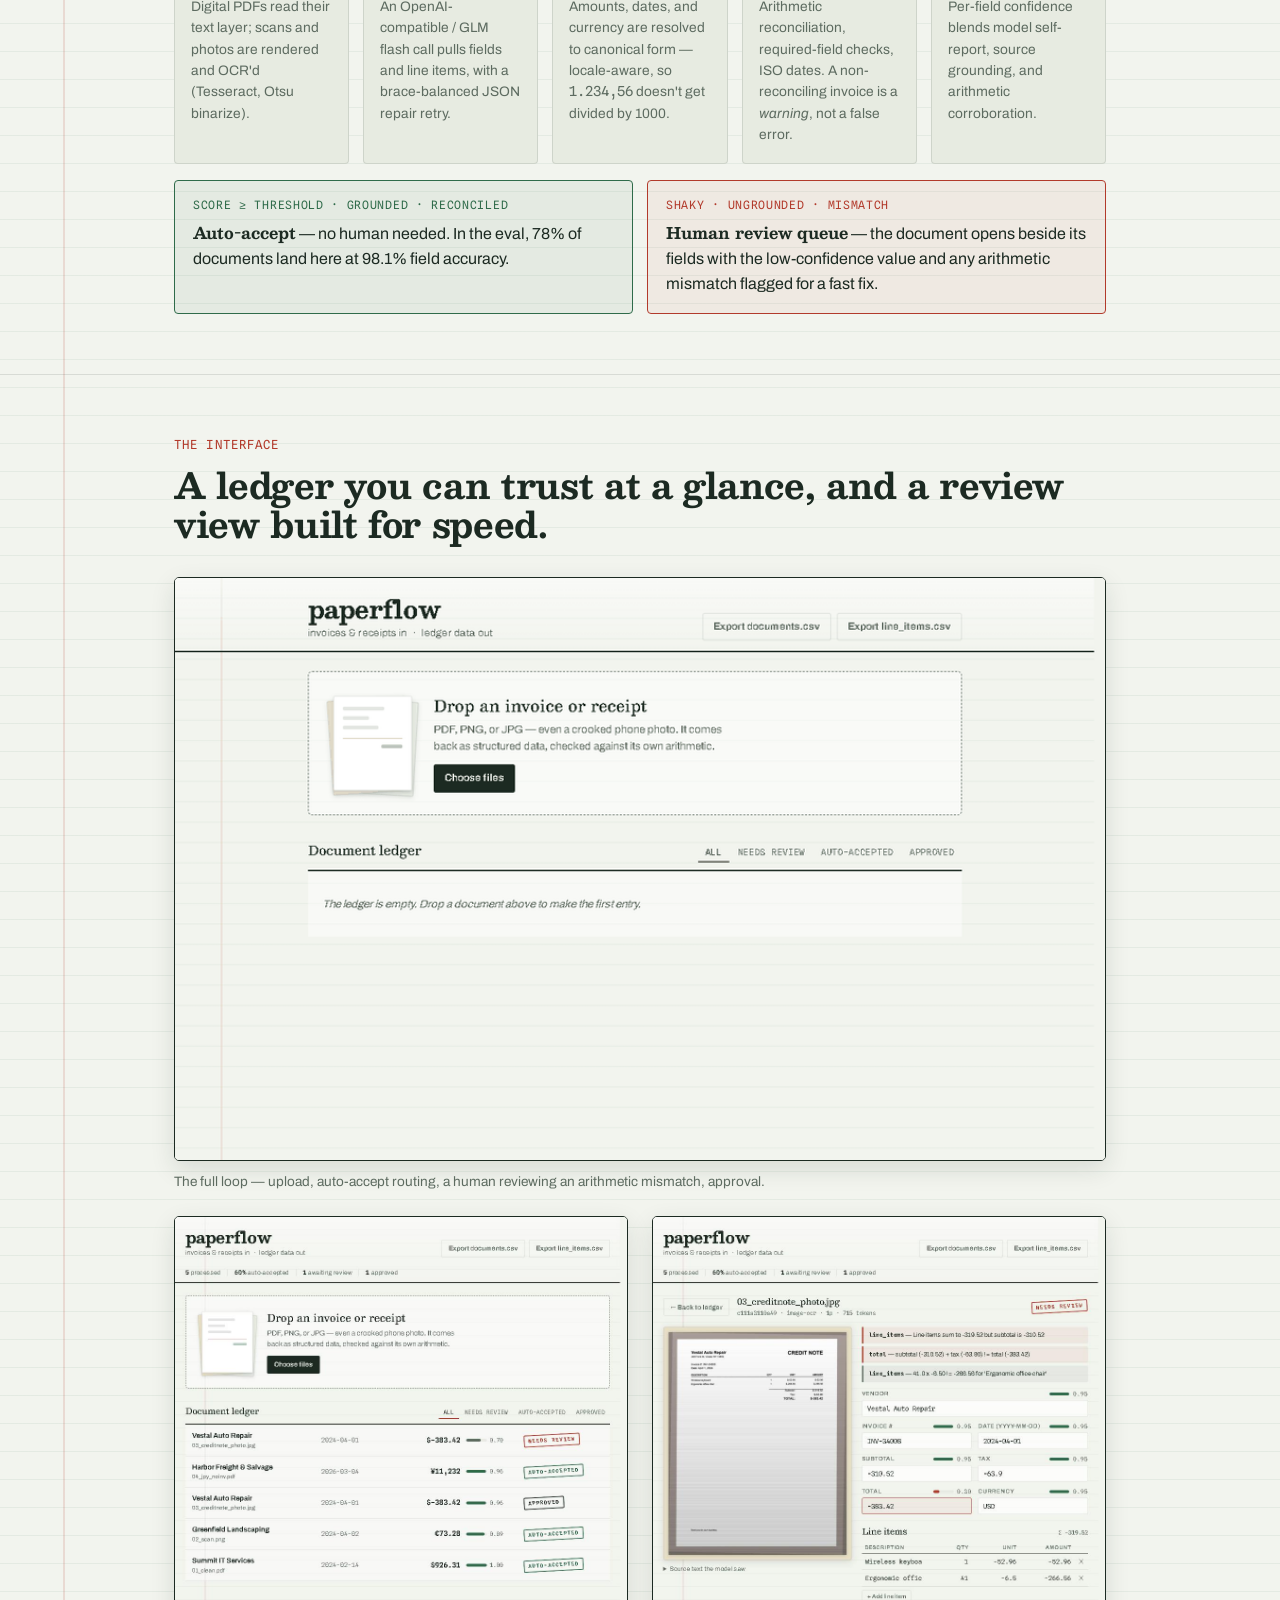
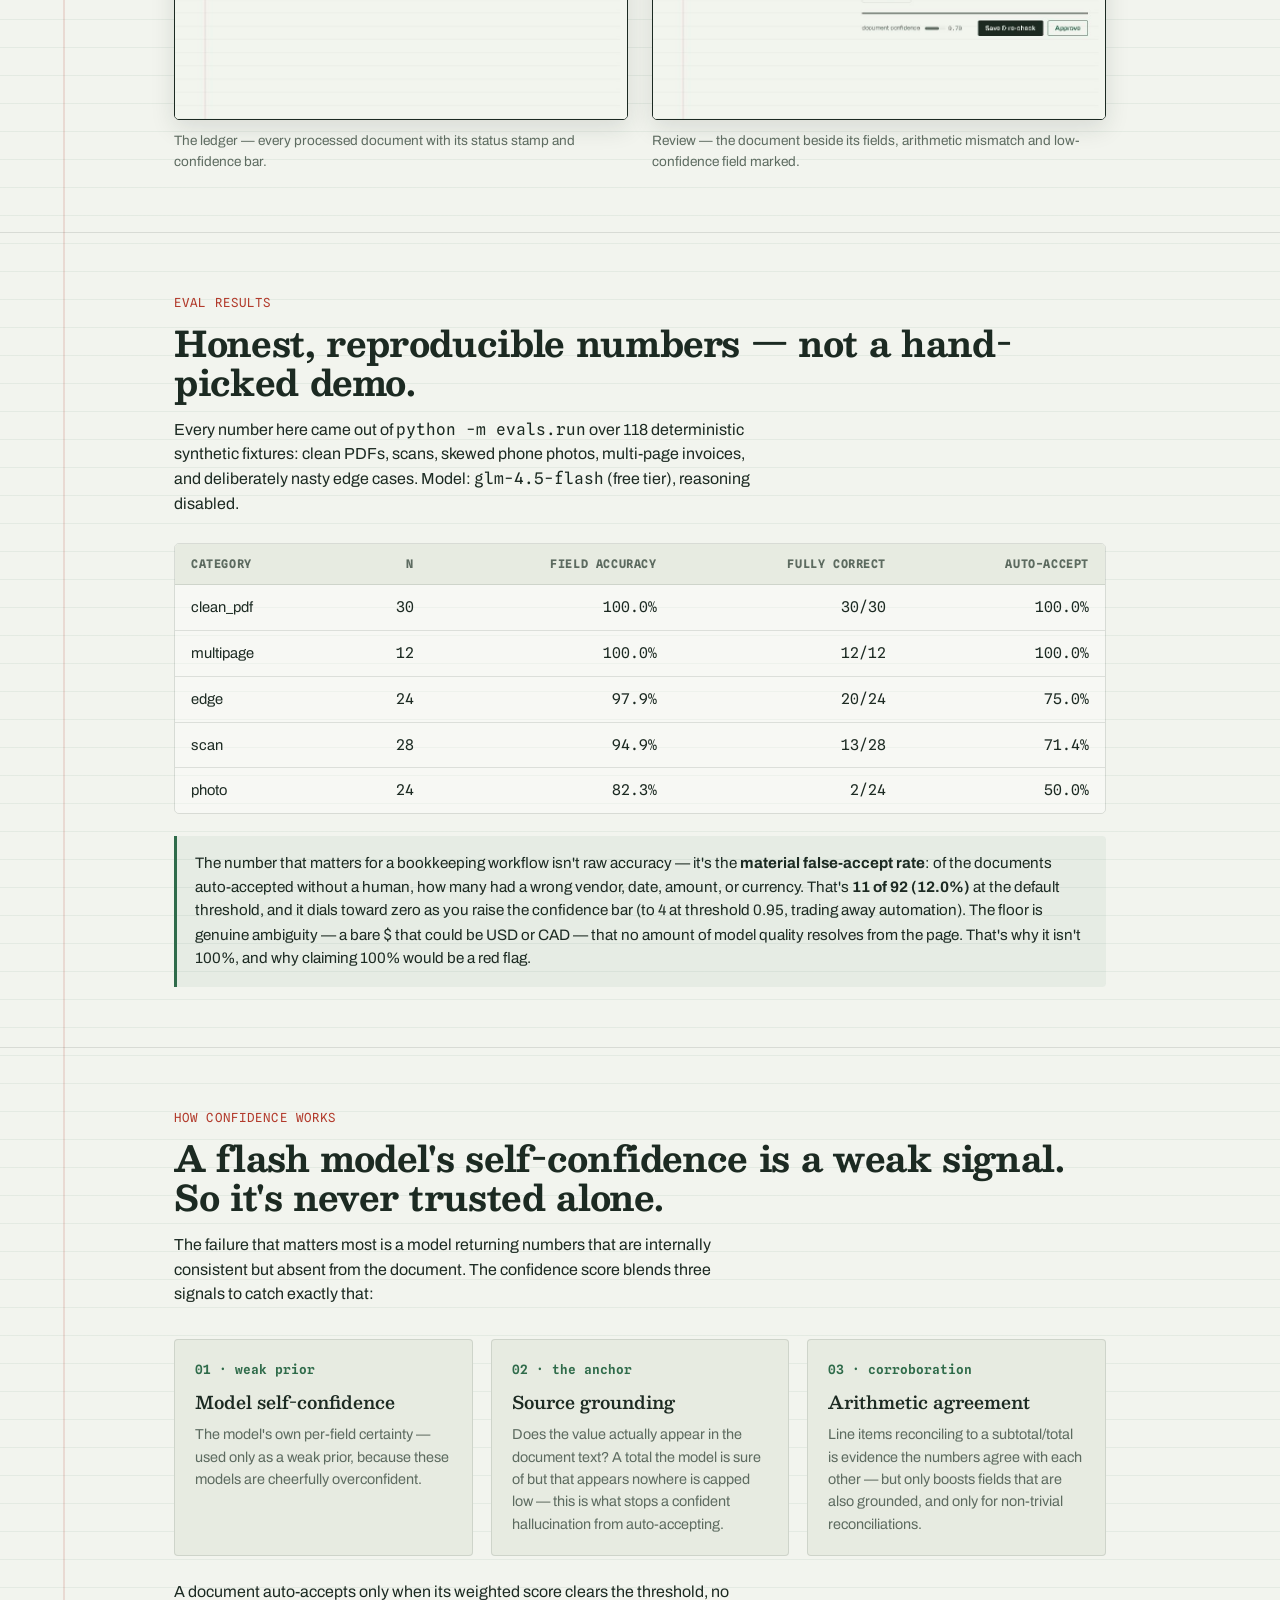
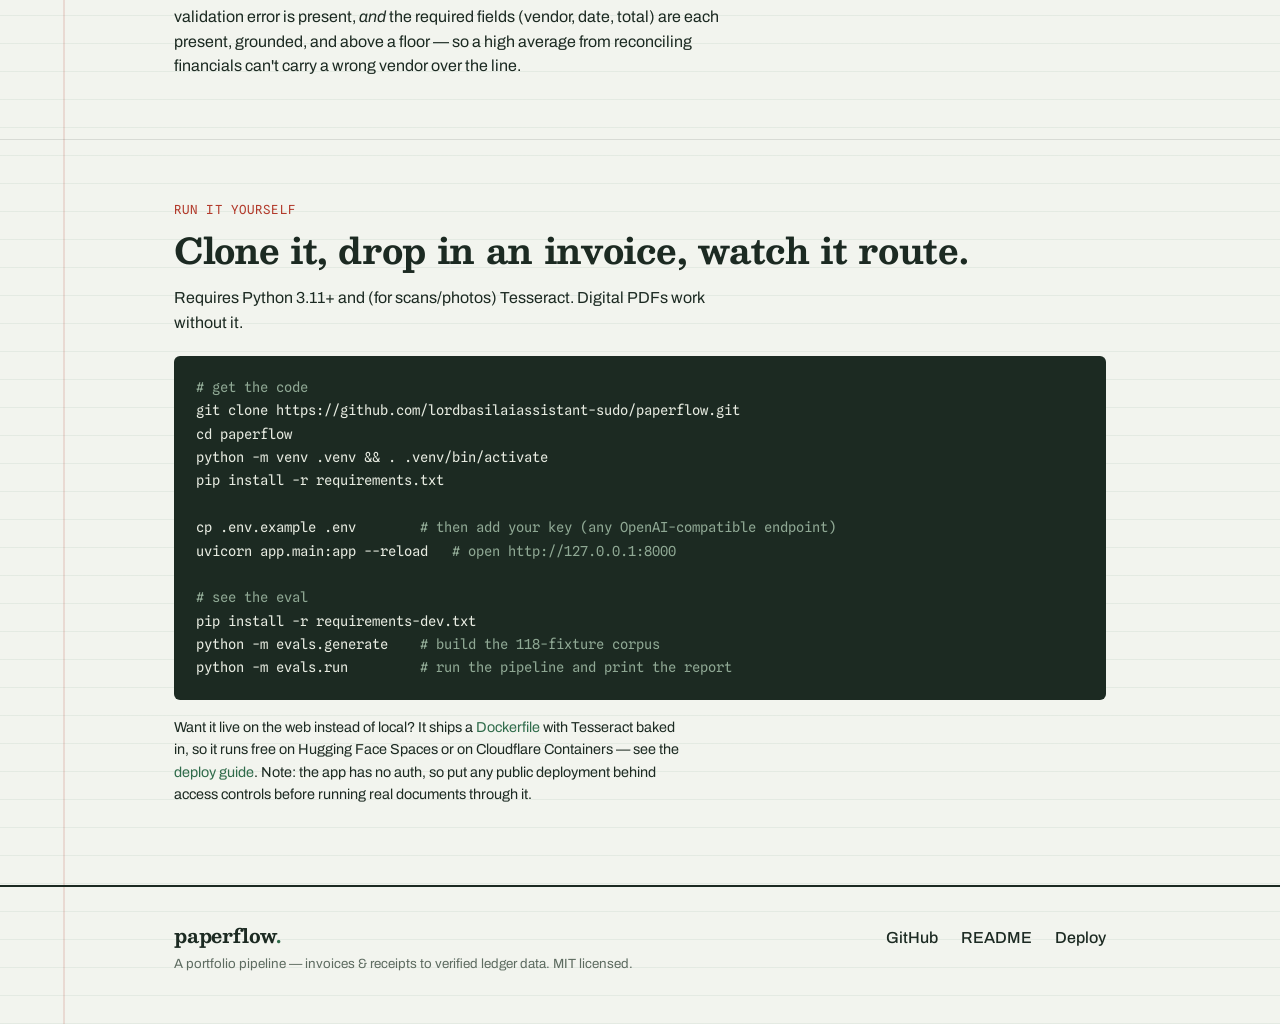
==== commit 6d6f3897: "deploy: drop Render (and Fly/Railway) — point at hosting we actually have Anthony, 2026-08-26: "Remo" ====
--- a/site/index.html
+++ b/site/index.html
@@ -287,7 +287,7 @@
 pip install -r requirements-dev.txt
 python -m evals.generate    <span class="c"># build the 118-fixture corpus</span>
 python -m evals.run         <span class="c"># run the pipeline and print the report</span></pre>
-      <p class="note">Want it live on the web instead of local? It ships a <a href="https://github.com/lordbasilaiassistant-sudo/paperflow/blob/main/Dockerfile">Dockerfile</a> (Tesseract baked in) and a one-click Render blueprint — see the <a href="https://github.com/lordbasilaiassistant-sudo/paperflow/blob/main/docs/DEPLOY.md">deploy guide</a>. Note: the app has no auth, so put any public deployment behind access controls before running real documents through it.</p>
+      <p class="note">Want it live on the web instead of local? It ships a <a href="https://github.com/lordbasilaiassistant-sudo/paperflow/blob/main/Dockerfile">Dockerfile</a> with Tesseract baked in, so it runs free on Hugging Face Spaces or on Cloudflare Containers — see the <a href="https://github.com/lordbasilaiassistant-sudo/paperflow/blob/main/docs/DEPLOY.md">deploy guide</a>. Note: the app has no auth, so put any public deployment behind access controls before running real documents through it.</p>
     </div>
   </section>
 </main>
